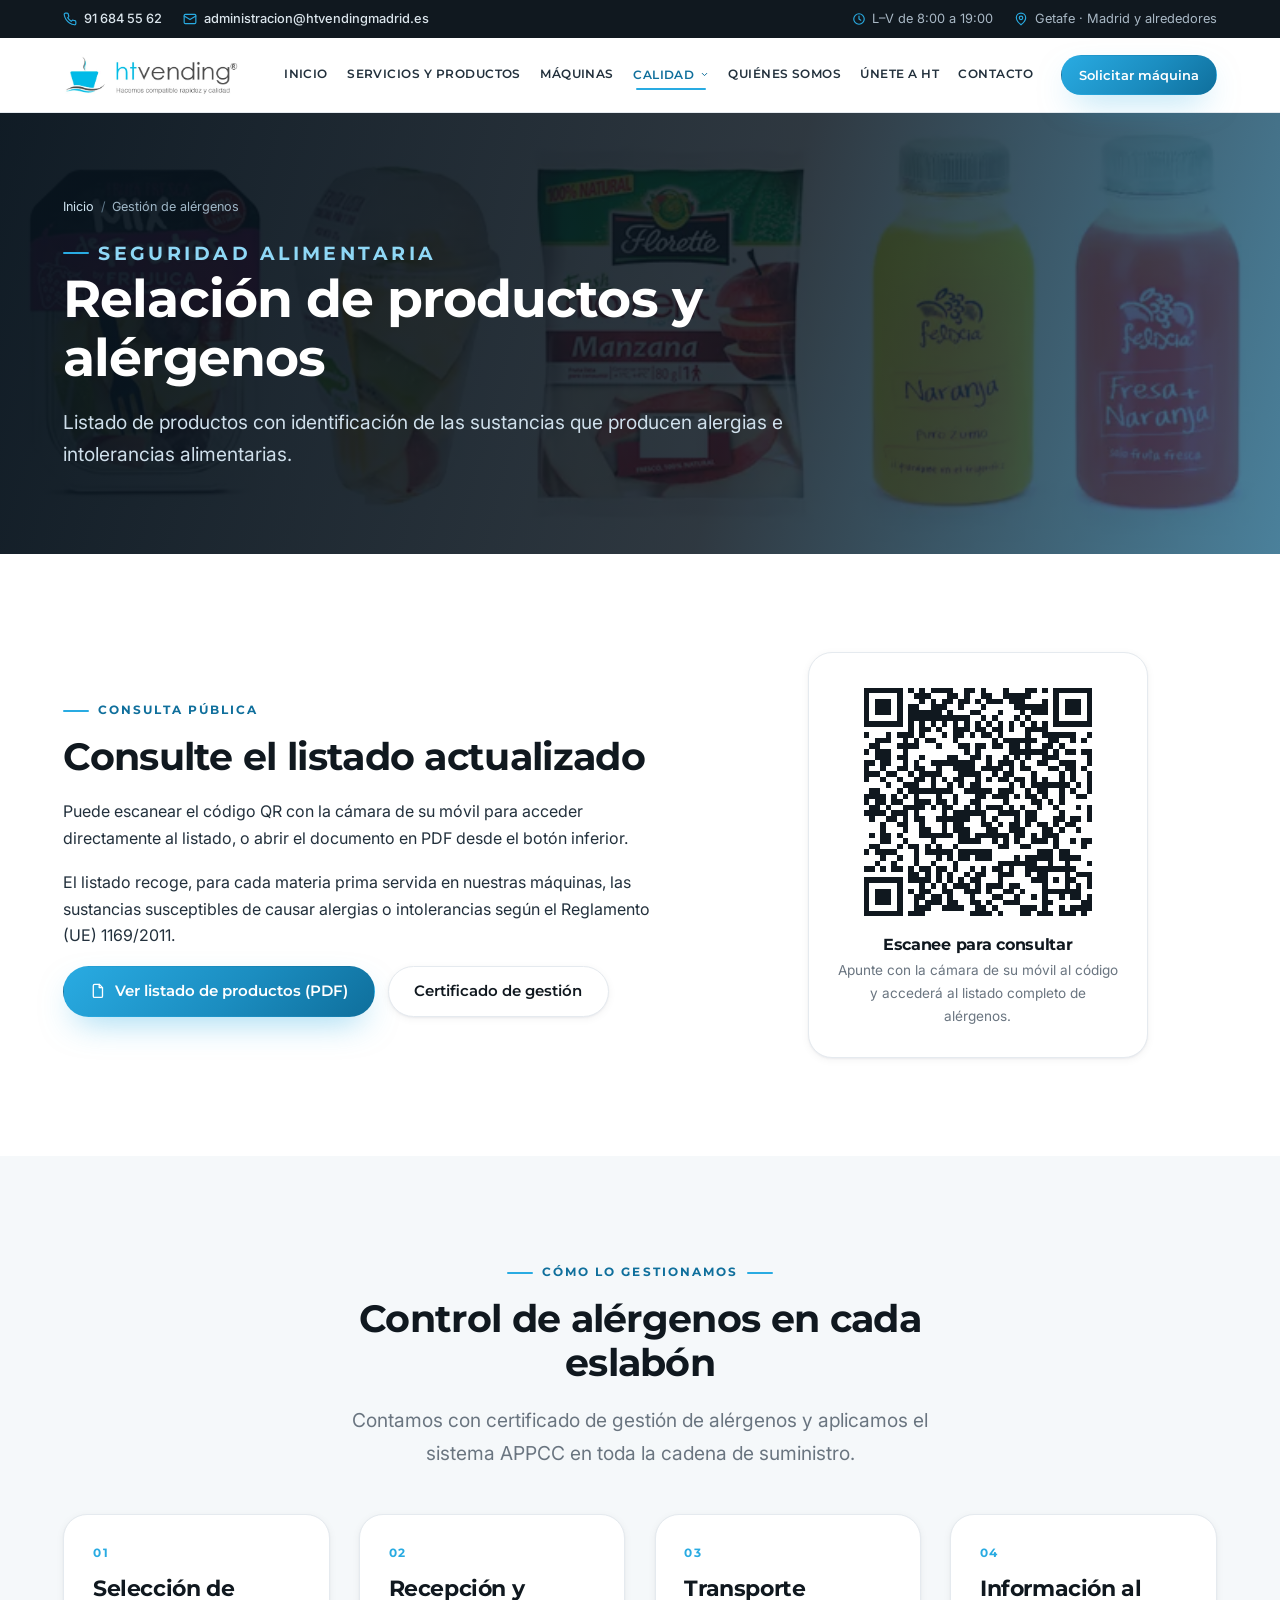
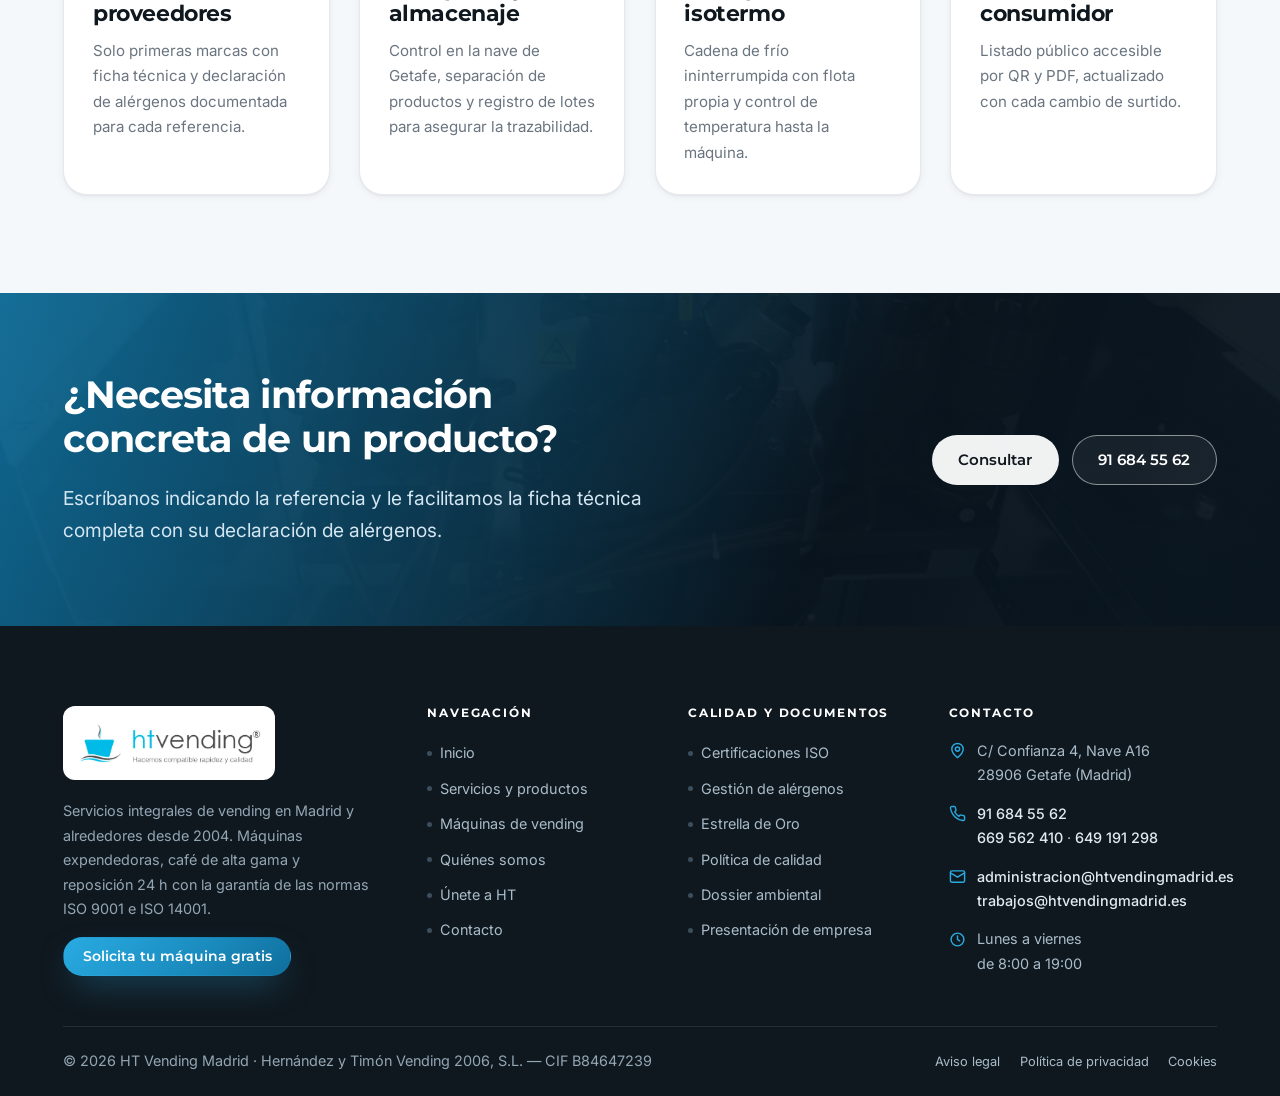
==== alergenos.html @ e3d4e67d "Rediseño completo del sitio de HT Vending Madrid Reconstrucción multipágina del dominio htvendingmad" ====
<!DOCTYPE html>
<html lang="es">
<head>
<meta charset="utf-8">
<meta name="viewport" content="width=device-width, initial-scale=1, viewport-fit=cover">
<meta name="theme-color" content="#10181f">
<title>Gestión de alérgenos y listado de productos | HT Vending Madrid</title>
<meta name="description" content="Listado de productos de vending con identificación de sustancias que producen alergias e intolerancias alimentarias. Consulta por QR o en PDF.">
<link rel="canonical" href="https://htvendingmadrid.es/alergenos.html">
<meta name="robots" content="index, follow">
<meta name="author" content="HT Vending Madrid">
<meta name="geo.region" content="ES-MD">
<meta name="geo.placename" content="Getafe, Madrid">

<meta property="og:type" content="website">
<meta property="og:locale" content="es_ES">
<meta property="og:site_name" content="HT Vending Madrid">
<meta property="og:title" content="Gestión de alérgenos y listado de productos | HT Vending Madrid">
<meta property="og:description" content="Listado de productos de vending con identificación de sustancias que producen alergias e intolerancias alimentarias. Consulta por QR o en PDF.">
<meta property="og:url" content="https://htvendingmadrid.es/alergenos.html">
<meta property="og:image" content="https://htvendingmadrid.es/images/sld-4.jpg">
<meta name="twitter:card" content="summary_large_image">

<link rel="icon" href="assets/img/favicon.svg" type="image/svg+xml">
<link rel="apple-touch-icon" href="assets/img/favicon.svg">

<link rel="preconnect" href="https://fonts.googleapis.com">
<link rel="preconnect" href="https://fonts.gstatic.com" crossorigin>
<link rel="stylesheet" href="https://fonts.googleapis.com/css2?family=Inter:wght@400;500;600&family=Montserrat:wght@600;700&display=swap">
<link rel="stylesheet" href="assets/css/style.css">
<script src="assets/js/main.js" defer></script>

<!-- Consentimiento de cookies (Cookiebot) — heredado del sitio original -->
<script id="Cookiebot" src="https://consent.cookiebot.com/uc.js" data-cbid="958e787e-1ef2-4f35-aaab-72c7cfaec10d" data-blockingmode="auto" type="text/javascript"></script>
<!-- Google Tag Manager -->
<script>(function(w,d,s,l,i){w[l]=w[l]||[];w[l].push({'gtm.start':
new Date().getTime(),event:'gtm.js'});var f=d.getElementsByTagName(s)[0],
j=d.createElement(s),dl=l!='dataLayer'?'&l='+l:'';j.async=true;j.src=
'https://www.googletagmanager.com/gtm.js?id='+i+dl;f.parentNode.insertBefore(j,f);
})(window,document,'script','dataLayer','GTM-W7T6CT2');</script>
<!-- Fin Google Tag Manager -->
<noscript><style>.reveal{opacity:1;transform:none}.hero__slide{opacity:1}.hero__slide+.hero__slide{display:none}</style></noscript>
</head>
<body>
<!-- Google Tag Manager (noscript) -->
<noscript><iframe src="https://www.googletagmanager.com/ns.html?id=GTM-W7T6CT2" height="0" width="0" style="display:none;visibility:hidden" title="Google Tag Manager"></iframe></noscript>

<a class="skip" href="#main">Saltar al contenido</a>

<div class="topbar">
  <div class="wrap">
    <ul class="topbar__list">
      <li><svg viewBox="0 0 24 24" fill="none" stroke="currentColor" stroke-width="2" stroke-linecap="round" stroke-linejoin="round" aria-hidden="true"><path d="M22 16.92v3a2 2 0 0 1-2.18 2 19.79 19.79 0 0 1-8.63-3.07 19.5 19.5 0 0 1-6-6A19.79 19.79 0 0 1 2.09 4.18 2 2 0 0 1 4.08 2h3a2 2 0 0 1 2 1.72c.13.96.36 1.9.7 2.81a2 2 0 0 1-.45 2.11L8.09 9.91a16 16 0 0 0 6 6l1.27-1.27a2 2 0 0 1 2.11-.45c.9.34 1.85.57 2.81.7A2 2 0 0 1 22 16.92z"/></svg><a href="tel:+34916845562">91 684 55 62</a></li>
      <li><svg viewBox="0 0 24 24" fill="none" stroke="currentColor" stroke-width="2" stroke-linecap="round" stroke-linejoin="round" aria-hidden="true"><rect x="2" y="4" width="20" height="16" rx="2"/><path d="m22 7-10 6L2 7"/></svg><a href="mailto:administracion@htvendingmadrid.es">administracion@htvendingmadrid.es</a></li>
    </ul>
    <ul class="topbar__list topbar__list--sec">
      <li><svg viewBox="0 0 24 24" fill="none" stroke="currentColor" stroke-width="2" stroke-linecap="round" stroke-linejoin="round" aria-hidden="true"><circle cx="12" cy="12" r="9"/><path d="M12 7v5l3 2"/></svg>L–V de 8:00 a 19:00</li>
      <li><svg viewBox="0 0 24 24" fill="none" stroke="currentColor" stroke-width="2" stroke-linecap="round" stroke-linejoin="round" aria-hidden="true"><path d="M20 10c0 6-8 12-8 12s-8-6-8-12a8 8 0 0 1 16 0z"/><circle cx="12" cy="10" r="3"/></svg>Getafe · Madrid y alrededores</li>
    </ul>
  </div>
</div>

<header class="site-header">
  <div class="wrap">
    <a class="logo" href="index.html" aria-label="HT Vending Madrid, ir al inicio">
      <span class="logo__img" role="img" aria-label="HT Vending — Hacemos compatible rapidez y calidad"></span>
    </a>

    <button class="nav-toggle" type="button" aria-expanded="false" aria-controls="nav">
      <span class="nav-toggle__bars" aria-hidden="true"><span></span><span></span><span></span></span>
      Menú
    </button>

    <nav class="nav" id="nav" aria-label="Menú principal">
      <div class="nav__head">
        <span class="logo" style="width:170px"><span class="logo__img" role="img" aria-label="HT Vending"></span></span>
        <button class="nav__close" type="button" aria-label="Cerrar menú">
          <svg viewBox="0 0 24 24" fill="none" stroke="currentColor" stroke-width="2.2" stroke-linecap="round" aria-hidden="true"><path d="M18 6 6 18M6 6l12 12"/></svg>
        </button>
      </div>

      <ul class="nav__list">
        <li><a class="nav__link" href="index.html">Inicio</a></li>
        <li><a class="nav__link" href="servicios.html">Servicios y productos</a></li>
        <li><a class="nav__link" href="maquinas.html">Máquinas</a></li>
        <li class="has-sub">
          <button class="nav__link" type="button" aria-expanded="false">Calidad
            <svg class="chev" viewBox="0 0 24 24" fill="none" stroke="currentColor" stroke-width="2.6" stroke-linecap="round" stroke-linejoin="round" aria-hidden="true"><polyline points="6 9 12 15 18 9"/></svg>
          </button>
          <ul class="nav__sub">
            <li><a href="certificaciones.html"><svg viewBox="0 0 24 24" fill="none" stroke="currentColor" stroke-width="2" stroke-linecap="round" stroke-linejoin="round" aria-hidden="true"><circle cx="12" cy="9" r="6"/><path d="m8.2 14-1.7 7 5.5-3 5.5 3-1.7-7"/></svg>Certificaciones ISO</a></li>
            <li><a href="assets/docs/politica_calidad.pdf" target="_blank" rel="noopener"><svg viewBox="0 0 24 24" fill="none" stroke="currentColor" stroke-width="2" stroke-linecap="round" stroke-linejoin="round" aria-hidden="true"><path d="M14 2H7a2 2 0 0 0-2 2v16a2 2 0 0 0 2 2h10a2 2 0 0 0 2-2V7z"/><path d="M14 2v5h5"/></svg>Política de calidad (PDF)</a></li>
            <li><a href="assets/docs/dossier_ambiental.pdf" target="_blank" rel="noopener"><svg viewBox="0 0 24 24" fill="none" stroke="currentColor" stroke-width="2" stroke-linecap="round" stroke-linejoin="round" aria-hidden="true"><path d="M11 20A7 7 0 0 1 9.8 6.1C15.5 5 17 4.48 19 2c1 2 2 4.18 2 8 0 5.5-4.78 10-10 10z"/><path d="M2 21c0-3 1.85-5.36 5.08-6"/></svg>Dossier ambiental (PDF)</a></li>
            <li><a href="alergenos.html" aria-current="page"><svg viewBox="0 0 24 24" fill="none" stroke="currentColor" stroke-width="2" stroke-linecap="round" stroke-linejoin="round" aria-hidden="true"><path d="M12 2a10 10 0 1 0 10 10"/><path d="M12 8v4"/><path d="M12 16h.01"/></svg>Gestión de alérgenos</a></li>
            <li><a href="excelencia.html"><svg viewBox="0 0 24 24" fill="none" stroke="currentColor" stroke-width="2" stroke-linecap="round" stroke-linejoin="round" aria-hidden="true"><path d="m12 3 2.7 5.6 6.1.9-4.4 4.3 1 6.1-5.4-2.9-5.4 2.9 1-6.1L3.2 9.5l6.1-.9z"/></svg>Estrella de Oro a la Excelencia</a></li>
          </ul>
        </li>
        <li><a class="nav__link" href="empresa.html">Quiénes somos</a></li>
        <li><a class="nav__link" href="trabajo.html">Únete a HT</a></li>
        <li><a class="nav__link" href="contacto.html">Contacto</a></li>
      </ul>

      <div class="nav__cta">
        <a class="btn btn--primary btn--block" href="tel:+34669562410">
          <svg viewBox="0 0 24 24" fill="none" stroke="currentColor" stroke-width="2" stroke-linecap="round" stroke-linejoin="round" aria-hidden="true"><path d="M22 16.92v3a2 2 0 0 1-2.18 2 19.79 19.79 0 0 1-8.63-3.07 19.5 19.5 0 0 1-6-6A19.79 19.79 0 0 1 2.09 4.18 2 2 0 0 1 4.08 2h3a2 2 0 0 1 2 1.72c.13.96.36 1.9.7 2.81a2 2 0 0 1-.45 2.11L8.09 9.91a16 16 0 0 0 6 6l1.27-1.27a2 2 0 0 1 2.11-.45c.9.34 1.85.57 2.81.7A2 2 0 0 1 22 16.92z"/></svg>
          669 562 410
        </a>
        <a class="btn btn--ghost btn--block" href="contacto.html">Solicitar una máquina</a>
      </div>
    </nav>

    <div class="header-cta">
      <a class="btn btn--primary btn--sm" href="contacto.html">Solicitar máquina</a>
    </div>
  </div>
</header>
<div class="nav-scrim" aria-hidden="true"></div>

<main id="main">

<section class="page-hero">
  <div class="page-hero__bg" aria-hidden="true"><picture><source srcset="assets/img/banner_linea_saludable2.webp" type="image/webp"><img src="assets/img/banner_linea_saludable2.png" alt="" width="1000" height="600" fetchpriority="high" decoding="async"></picture></div>
  <div class="wrap">
    <ol class="crumbs"><li><a href="index.html">Inicio</a></li><li>Gestión de alérgenos</li></ol>
    <p class="eyebrow">Seguridad alimentaria</p>
    <h1>Relación de productos y alérgenos</h1>
    <p>Listado de productos con identificación de las sustancias que producen alergias e intolerancias alimentarias.</p>
  </div>
</section>

<section class="section">
  <div class="wrap">
    <div class="split split--wide-l">
      <div class="reveal">
        <p class="eyebrow">Consulta pública</p>
        <h2 class="sec-title">Consulte el listado actualizado</h2>
        <p>Puede escanear el código QR con la cámara de su móvil para acceder directamente al listado, o abrir el documento en PDF desde el botón inferior.</p>
        <p>El listado recoge, para cada materia prima servida en nuestras máquinas, las sustancias susceptibles de causar alergias o intolerancias según el Reglamento (UE) 1169/2011.</p>
        <div class="btn-row">
          <a class="btn btn--primary" href="https://gestion.accesousuario.com/ALERGENOS/materiasPrimas/fichaMateriasPrimas_12588.pdf" target="_blank" rel="noopener">
            <svg viewBox="0 0 24 24" fill="none" stroke="currentColor" stroke-width="2" stroke-linecap="round" stroke-linejoin="round" aria-hidden="true"><path d="M14 2H7a2 2 0 0 0-2 2v16a2 2 0 0 0 2 2h10a2 2 0 0 0 2-2V7z"/><path d="M14 2v5h5"/></svg>
            Ver listado de productos (PDF)
          </a>
          <a class="btn btn--ghost" href="assets/docs/gestion_alergenos.pdf" target="_blank" rel="noopener">Certificado de gestión</a>
        </div>
      </div>

      <div class="reveal" data-d="1">
        <div class="card center" style="max-width:340px;margin-inline:auto">
          <img src="assets/img/qr-alergenos.svg" alt="Código QR de acceso al listado de productos y alérgenos de HT Vending Madrid" width="260" height="260" style="width:100%;max-width:240px;margin:0 auto .9rem;border-radius:12px" loading="lazy" decoding="async">
          <h3 style="font-size:1rem;margin-bottom:.3em">Escanee para consultar</h3>
          <p style="font-size:.85rem;margin-bottom:0">Apunte con la cámara de su móvil al código y accederá al listado completo de alérgenos.</p>
        </div>
      </div>
    </div>
  </div>
</section>

<section class="section section--tint">
  <div class="wrap">
    <div class="sec-head center reveal">
      <p class="eyebrow">Cómo lo gestionamos</p>
      <h2 class="sec-title">Control de alérgenos en cada eslabón</h2>
      <p class="lead">Contamos con certificado de gestión de alérgenos y aplicamos el sistema APPCC en toda la cadena de suministro.</p>
    </div>
    <div class="cards cards--4">
      <article class="card reveal" data-d="1"><span class="card__num">01</span><h3>Selección de proveedores</h3><p>Solo primeras marcas con ficha técnica y declaración de alérgenos documentada para cada referencia.</p></article>
      <article class="card reveal" data-d="2"><span class="card__num">02</span><h3>Recepción y almacenaje</h3><p>Control en la nave de Getafe, separación de productos y registro de lotes para asegurar la trazabilidad.</p></article>
      <article class="card reveal" data-d="3"><span class="card__num">03</span><h3>Transporte isotermo</h3><p>Cadena de frío ininterrumpida con flota propia y control de temperatura hasta la máquina.</p></article>
      <article class="card reveal" data-d="4"><span class="card__num">04</span><h3>Información al consumidor</h3><p>Listado público accesible por QR y PDF, actualizado con cada cambio de surtido.</p></article>
    </div>
  </div>
</section>

<section class="cta-band">
  <div class="cta-band__bg" aria-hidden="true"><picture><source srcset="assets/img/sld-3.webp" type="image/webp"><img src="assets/img/sld-3.jpg" alt="" width="1000" height="675" loading="lazy" decoding="async"></picture></div>
  <div class="wrap">
    <div class="cta-band__inner">
      <div>
        <h2>¿Necesita información concreta de un producto?</h2>
        <p>Escríbanos indicando la referencia y le facilitamos la ficha técnica completa con su declaración de alérgenos.</p>
      </div>
      <div class="btn-row">
        <a class="btn btn--light" href="contacto.html">Consultar</a>
        <a class="btn btn--outline" href="tel:+34916845562">91 684 55 62</a>
      </div>
    </div>
  </div>
</section>
</main>

<footer class="site-footer">
  <div class="wrap">
    <div class="footer-grid">
      <div>
        <span class="logo footer-logo"><span class="logo__img" role="img" aria-label="HT Vending — Hacemos compatible rapidez y calidad"></span></span>
        <p>Servicios integrales de vending en Madrid y alrededores desde 2004. Máquinas expendedoras, café de alta gama y reposición 24 h con la garantía de las normas ISO 9001 e ISO 14001.</p>
        <p style="margin-bottom:0"><a class="btn btn--primary btn--sm" href="contacto.html">Solicita tu máquina gratis</a></p>
      </div>

      <div>
        <h4>Navegación</h4>
        <ul class="f-list">
          <li><a href="index.html">Inicio</a></li>
          <li><a href="servicios.html">Servicios y productos</a></li>
          <li><a href="maquinas.html">Máquinas de vending</a></li>
          <li><a href="empresa.html">Quiénes somos</a></li>
          <li><a href="trabajo.html">Únete a HT</a></li>
          <li><a href="contacto.html">Contacto</a></li>
        </ul>
      </div>

      <div>
        <h4>Calidad y documentos</h4>
        <ul class="f-list">
          <li><a href="certificaciones.html">Certificaciones ISO</a></li>
          <li><a href="alergenos.html">Gestión de alérgenos</a></li>
          <li><a href="excelencia.html">Estrella de Oro</a></li>
          <li><a href="assets/docs/politica_calidad.pdf" target="_blank" rel="noopener">Política de calidad</a></li>
          <li><a href="assets/docs/dossier_ambiental.pdf" target="_blank" rel="noopener">Dossier ambiental</a></li>
          <li><a href="assets/docs/presentacion-htvending.pdf" target="_blank" rel="noopener">Presentación de empresa</a></li>
        </ul>
      </div>

      <div>
        <h4>Contacto</h4>
        <ul class="f-contact">
          <li>
            <svg viewBox="0 0 24 24" fill="none" stroke="currentColor" stroke-width="2" stroke-linecap="round" stroke-linejoin="round" aria-hidden="true"><path d="M20 10c0 6-8 12-8 12s-8-6-8-12a8 8 0 0 1 16 0z"/><circle cx="12" cy="10" r="3"/></svg>
            <span>C/ Confianza 4, Nave A16<br>28906 Getafe (Madrid)</span>
          </li>
          <li>
            <svg viewBox="0 0 24 24" fill="none" stroke="currentColor" stroke-width="2" stroke-linecap="round" stroke-linejoin="round" aria-hidden="true"><path d="M22 16.92v3a2 2 0 0 1-2.18 2 19.79 19.79 0 0 1-8.63-3.07 19.5 19.5 0 0 1-6-6A19.79 19.79 0 0 1 2.09 4.18 2 2 0 0 1 4.08 2h3a2 2 0 0 1 2 1.72c.13.96.36 1.9.7 2.81a2 2 0 0 1-.45 2.11L8.09 9.91a16 16 0 0 0 6 6l1.27-1.27a2 2 0 0 1 2.11-.45c.9.34 1.85.57 2.81.7A2 2 0 0 1 22 16.92z"/></svg>
            <span><a href="tel:+34916845562">91 684 55 62</a><br><a href="tel:+34669562410">669 562 410</a> · <a href="tel:+34649191298">649 191 298</a></span>
          </li>
          <li>
            <svg viewBox="0 0 24 24" fill="none" stroke="currentColor" stroke-width="2" stroke-linecap="round" stroke-linejoin="round" aria-hidden="true"><rect x="2" y="4" width="20" height="16" rx="2"/><path d="m22 7-10 6L2 7"/></svg>
            <span><a href="mailto:administracion@htvendingmadrid.es">administracion@htvendingmadrid.es</a><br><a href="mailto:trabajos@htvendingmadrid.es">trabajos@htvendingmadrid.es</a></span>
          </li>
          <li>
            <svg viewBox="0 0 24 24" fill="none" stroke="currentColor" stroke-width="2" stroke-linecap="round" stroke-linejoin="round" aria-hidden="true"><circle cx="12" cy="12" r="9"/><path d="M12 7v5l3 2"/></svg>
            <span>Lunes a viernes<br>de 8:00 a 19:00</span>
          </li>
        </ul>
      </div>
    </div>

    <div class="footer-bottom">
      <p style="margin:0">© <span data-year>2026</span> HT Vending Madrid · Hernández y Timón Vending 2006, S.L. — CIF B84647239</p>
      <nav aria-label="Enlaces legales">
        <a href="legal.html">Aviso legal</a>
        <a href="privacidad.html">Política de privacidad</a>
        <a href="cookies.html">Cookies</a>
      </nav>
    </div>
  </div>
</footer>

<a class="call-fab" href="tel:+34669562410">
  <svg viewBox="0 0 24 24" fill="none" stroke="currentColor" stroke-width="2" stroke-linecap="round" stroke-linejoin="round" aria-hidden="true"><path d="M22 16.92v3a2 2 0 0 1-2.18 2 19.79 19.79 0 0 1-8.63-3.07 19.5 19.5 0 0 1-6-6A19.79 19.79 0 0 1 2.09 4.18 2 2 0 0 1 4.08 2h3a2 2 0 0 1 2 1.72c.13.96.36 1.9.7 2.81a2 2 0 0 1-.45 2.11L8.09 9.91a16 16 0 0 0 6 6l1.27-1.27a2 2 0 0 1 2.11-.45c.9.34 1.85.57 2.81.7A2 2 0 0 1 22 16.92z"/></svg>
  Llamar ahora
</a>

</body>
</html>
---- assets/css/style.css ----
/* ============================================================
   HT VENDING MADRID — Sistema de diseño
   Paleta, marca e imágenes originales de htvendingmadrid.es
   ============================================================ */

/* ---------- 1. Tokens ---------- */
:root{
  /* Marca */
  --brand:#29abe2;          /* cian del logotipo */
  --brand-600:#1b8dc0;
  --brand-700:#0f6f9c;
  --brand-050:#eaf7fd;
  --brand-100:#d3eefb;
  --accent:#e8873a;         /* naranja de los sellos Applus */

  /* Neutros */
  --ink:#10181f;
  --ink-2:#22303c;
  --slate:#58595b;          /* gris del logotipo */
  --muted:#6a7580;
  --line:#e5eaef;
  --surface:#ffffff;
  --surface-2:#f5f8fa;
  --surface-3:#eef3f7;

  /* Tipografía fluida */
  --f-display:clamp(2.15rem,1.35rem + 3.4vw,4.15rem);
  --f-h1:clamp(1.9rem,1.25rem + 2.6vw,3.25rem);
  --f-h2:clamp(1.55rem,1.15rem + 1.6vw,2.4rem);
  --f-h3:clamp(1.12rem,1rem + .5vw,1.4rem);
  --f-lead:clamp(1.02rem,.97rem + .35vw,1.2rem);

  /* Ritmo */
  --pad:clamp(1.15rem,.8rem + 1.6vw,2.5rem);
  --gap:clamp(1.1rem,.7rem + 1.4vw,2rem);
  --sec:clamp(3.4rem,2rem + 5.2vw,7rem);
  --wrap:1220px;
  --r:16px;
  --r-lg:24px;
  --header-h:74px;

  /* Sombras en capas */
  --sh-1:0 1px 2px rgba(16,24,31,.05), 0 2px 8px rgba(16,24,31,.05);
  --sh-2:0 2px 4px rgba(16,24,31,.05), 0 10px 26px -8px rgba(16,24,31,.16);
  --sh-3:0 4px 10px rgba(16,24,31,.07), 0 26px 60px -18px rgba(16,24,31,.28);
  --sh-brand:0 14px 34px -12px rgba(41,171,226,.55);

  --ease:cubic-bezier(.22,.75,.28,1);
}

/* ---------- 2. Reset ---------- */
*,*::before,*::after{box-sizing:border-box}
html{-webkit-text-size-adjust:100%;text-size-adjust:100%;scroll-behavior:smooth;scroll-padding-top:calc(var(--header-h) + 14px)}
body{
  margin:0;
  font-family:"Inter","Helvetica Neue",Helvetica,Arial,sans-serif;
  font-size:16px;line-height:1.68;color:var(--ink-2);
  background:var(--surface);
  -webkit-font-smoothing:antialiased;-moz-osx-font-smoothing:grayscale;
  overflow-x:hidden;
}
img,svg,iframe,video{display:block;max-width:100%}
img{height:auto;border:0}
picture{display:contents}
h1,h2,h3,h4{
  font-family:"Montserrat","Segoe UI",Arial,sans-serif;
  color:var(--ink);line-height:1.14;margin:0 0 .55em;
  letter-spacing:-.018em;font-weight:700;
}
p{margin:0 0 1.05em}
a{color:var(--brand-700);text-decoration:none}
a:hover{color:var(--brand-600)}
ul,ol{margin:0 0 1.1em;padding-left:1.15em}
li{margin-bottom:.4em}
strong,b{font-weight:600;color:var(--ink)}
:focus-visible{outline:3px solid var(--brand);outline-offset:3px;border-radius:6px}
::selection{background:var(--brand);color:#fff}
.skip{position:absolute;left:-9999px;top:0;z-index:999;background:#fff;padding:.8rem 1.2rem;border-radius:0 0 10px 0;font-weight:600}
.skip:focus{left:0}
.visually-hidden{position:absolute;width:1px;height:1px;padding:0;margin:-1px;overflow:hidden;clip:rect(0 0 0 0);white-space:nowrap;border:0}

/* ---------- 3. Layout ---------- */
.wrap{width:100%;max-width:var(--wrap);margin-inline:auto;padding-inline:var(--pad)}
.section{padding-block:var(--sec)}
.section--tint{background:var(--surface-2)}
.section--ink{background:var(--ink);color:#c3ced8}
.section--ink h2,.section--ink h3{color:#fff}
.center{text-align:center}
.sec-head{max-width:60ch;margin-bottom:clamp(1.8rem,1rem + 2.2vw,3.2rem)}
.sec-head.center{margin-inline:auto;text-align:center}
.eyebrow{
  display:inline-flex;align-items:center;gap:.55rem;
  font-family:"Montserrat",Arial,sans-serif;font-size:.72rem;font-weight:700;
  letter-spacing:.18em;text-transform:uppercase;color:var(--brand-700);
  margin:0 0 .9rem;
}
.eyebrow::before{content:"";width:26px;height:2px;background:var(--brand);border-radius:2px;flex:none}
.center .eyebrow::after{content:"";width:26px;height:2px;background:var(--brand);border-radius:2px;flex:none}
h2.sec-title{font-size:var(--f-h2);margin-bottom:.5em}
.lead{font-size:var(--f-lead);color:var(--muted);line-height:1.72}
.section--ink .lead{color:#9fb0bf}

/* ---------- 4. Botones ---------- */
.btn{
  display:inline-flex;align-items:center;justify-content:center;gap:.6rem;
  font-family:"Montserrat",Arial,sans-serif;font-weight:600;font-size:.94rem;
  line-height:1.1;padding:1rem 1.6rem;border-radius:999px;border:1.5px solid transparent;
  cursor:pointer;text-align:center;text-decoration:none;
  transition:transform .28s var(--ease),box-shadow .28s var(--ease),background-color .25s,color .25s,border-color .25s;
  -webkit-appearance:none;appearance:none;
}
.btn svg{width:1.05em;height:1.05em;flex:none}
.btn--primary{
  color:#fff;background:linear-gradient(135deg,var(--brand) 0%,var(--brand-600) 55%,var(--brand-700) 100%);
  box-shadow:var(--sh-brand);
}
.btn--primary:hover{color:#fff;transform:translateY(-2px);box-shadow:0 18px 40px -12px rgba(41,171,226,.72)}
.btn--ghost{color:var(--ink);background:#fff;border-color:var(--line);box-shadow:var(--sh-1)}
.btn--ghost:hover{color:var(--brand-700);border-color:var(--brand);transform:translateY(-2px);box-shadow:var(--sh-2)}
.btn--light{color:var(--ink);background:rgba(255,255,255,.94);-webkit-backdrop-filter:blur(8px);backdrop-filter:blur(8px)}
.btn--light:hover{color:var(--brand-700);background:#fff;transform:translateY(-2px)}
.btn--outline{color:#fff;border-color:rgba(255,255,255,.5);background:rgba(255,255,255,.06)}
.btn--outline:hover{color:var(--ink);background:#fff;border-color:#fff}
.btn--sm{padding:.7rem 1.15rem;font-size:.85rem}
.btn--block{width:100%}
.btn-row{display:flex;flex-wrap:wrap;gap:.8rem}
.center .btn-row{justify-content:center}

/* ---------- 5. Cabecera ---------- */
.topbar{background:var(--ink);color:#a9b8c5;font-size:.8rem}
.topbar .wrap{display:flex;flex-wrap:wrap;align-items:center;justify-content:space-between;gap:.3rem 1.4rem;min-height:38px;padding-block:.35rem}
.topbar a{color:#dbe5ec;font-weight:500}
.topbar a:hover{color:var(--brand)}
.topbar__list{display:flex;flex-wrap:wrap;align-items:center;gap:.3rem 1.3rem;margin:0;padding:0;list-style:none}
.topbar__list li{display:flex;align-items:center;gap:.42rem;margin:0}
.topbar svg{width:14px;height:14px;color:var(--brand);flex:none}
@media (max-width:600px){.topbar__list--sec{display:none}.topbar .wrap{justify-content:center}}

.site-header{
  position:sticky;top:0;z-index:80;
  background:rgba(255,255,255,.88);
  -webkit-backdrop-filter:saturate(180%) blur(14px);
  backdrop-filter:saturate(180%) blur(14px);
  border-bottom:1px solid var(--line);
  transition:box-shadow .3s var(--ease),background-color .3s;
}
.site-header.is-stuck{box-shadow:0 10px 30px -18px rgba(16,24,31,.4);background:rgba(255,255,255,.96)}
.site-header .wrap{display:flex;flex-wrap:nowrap;align-items:center;gap:.75rem;min-height:var(--header-h)}

/* Logotipo: recorte fiel del cabecero original del dominio */
.logo{display:block;flex:none;width:clamp(158px,17vw,208px)}
.logo__img{
  display:block;width:100%;aspect-ratio:1008/298;
  background-image:url("../img/header.jpg");
  background-repeat:no-repeat;
  background-size:238.29% 100%;
  background-position:5.17% center;
}
@supports not (aspect-ratio:1/1){.logo__img{height:0;padding-bottom:29.56%}}

/* Navegación principal — UN MENÚ ÚNICO */
.nav{margin-left:auto}
.nav__list{display:flex;align-items:center;gap:.1rem;margin:0;padding:0;list-style:none}
.nav__list>li{position:relative;margin:0}
.nav__link{
  position:relative;display:flex;align-items:center;gap:.35rem;
  font-family:"Montserrat",Arial,sans-serif;font-size:.775rem;font-weight:600;
  letter-spacing:.055em;text-transform:uppercase;color:var(--ink-2);
  padding:.85rem .72rem;border-radius:10px;white-space:nowrap;
  background:none;border:0;cursor:pointer;font-family:"Montserrat",Arial,sans-serif;
  transition:color .2s,background-color .2s;
}
.nav__link:hover,.nav__link:focus-visible{color:var(--brand-700);background:var(--brand-050)}
.nav__link[aria-current="page"]{color:var(--brand-700)}
.nav__link[aria-current="page"]::after{
  content:"";position:absolute;left:.72rem;right:.72rem;bottom:.3rem;height:2px;
  background:var(--brand);border-radius:2px;
}
/* Marca «Calidad» como sección activa cuando lo está una de sus páginas */
.has-sub:has(.nav__sub [aria-current="page"])>.nav__link{color:var(--brand-700)}
.has-sub:has(.nav__sub [aria-current="page"])>.nav__link::after{
  content:"";position:absolute;left:.72rem;right:.72rem;bottom:.3rem;height:2px;
  background:var(--brand);border-radius:2px;
}
@media (max-width:980px){
  .has-sub:has(.nav__sub [aria-current="page"])>.nav__link{background:var(--brand-050)}
  .has-sub:has(.nav__sub [aria-current="page"])>.nav__link::after{display:none}
}
.nav__link .chev{width:9px;height:9px;transition:transform .3s var(--ease)}
.has-sub:hover .nav__link .chev,.has-sub.is-open .nav__link .chev{transform:rotate(180deg)}
.nav__sub{
  position:absolute;top:calc(100% - 2px);left:0;min-width:272px;
  margin:0;padding:.45rem;list-style:none;
  background:#fff;border:1px solid var(--line);border-radius:14px;box-shadow:var(--sh-3);
  opacity:0;visibility:hidden;transform:translateY(9px);
  transition:opacity .24s var(--ease),transform .24s var(--ease),visibility .24s;
}
.nav__list>li:last-of-type .nav__sub{left:auto;right:0}
.has-sub:hover>.nav__sub,.has-sub:focus-within>.nav__sub{opacity:1;visibility:visible;transform:translateY(0)}
.nav__sub li{margin:0}
.nav__sub a{
  display:flex;align-items:center;gap:.6rem;
  padding:.62rem .75rem;border-radius:9px;font-size:.855rem;font-weight:500;color:var(--ink-2);
  transition:background-color .18s,color .18s;
}
.nav__sub a:hover,.nav__sub a[aria-current="page"]{background:var(--brand-050);color:var(--brand-700)}
.nav__sub a[aria-current="page"]{font-weight:600}
.nav__sub svg{width:15px;height:15px;color:var(--brand);flex:none}
.header-cta{flex:none;margin-left:.45rem}
.nav-toggle{display:none}
.nav-scrim{display:none}

@media (max-width:1340px){
  .nav__link{font-size:.735rem;padding:.8rem .55rem;letter-spacing:.04em}
  .header-cta .btn{padding:.75rem 1.05rem;font-size:.82rem}
  .logo{width:clamp(148px,14vw,176px)}
}
@media (max-width:1120px){
  .header-cta{display:none}
}
@media (max-width:980px){
  .nav-toggle{
    display:inline-flex;align-items:center;justify-content:center;gap:.5rem;
    margin-left:auto;padding:.62rem .9rem;border:1.5px solid var(--line);border-radius:12px;
    background:#fff;color:var(--ink);cursor:pointer;font-family:"Montserrat",Arial,sans-serif;
    font-size:.75rem;font-weight:700;letter-spacing:.1em;text-transform:uppercase;
  }
  .nav-toggle__bars{position:relative;width:19px;height:13px;flex:none}
  .nav-toggle__bars span{
    position:absolute;left:0;width:100%;height:2px;background:var(--ink);border-radius:2px;
    transition:transform .3s var(--ease),opacity .2s var(--ease);
  }
  .nav-toggle__bars span:nth-child(1){top:0}
  .nav-toggle__bars span:nth-child(2){top:5.5px}
  .nav-toggle__bars span:nth-child(3){top:11px}
  .nav-toggle[aria-expanded="true"] .nav-toggle__bars span:nth-child(1){transform:translateY(5.5px) rotate(45deg)}
  .nav-toggle[aria-expanded="true"] .nav-toggle__bars span:nth-child(2){opacity:0}
  .nav-toggle[aria-expanded="true"] .nav-toggle__bars span:nth-child(3){transform:translateY(-5.5px) rotate(-45deg)}

  .nav{
    position:fixed;top:0;right:0;bottom:0;left:auto;width:min(400px,90vw);
    margin:0;padding:1.4rem 1.3rem 2.4rem;
    background:#fff;border-left:1px solid var(--line);box-shadow:-24px 0 60px -24px rgba(16,24,31,.45);
    overflow-y:auto;-webkit-overflow-scrolling:touch;
    transform:translateX(102%);visibility:hidden;
    transition:transform .42s var(--ease),visibility .42s;
    z-index:90;
  }
  .nav.is-open{transform:translateX(0);visibility:visible}
  .nav__head{display:flex;align-items:center;justify-content:space-between;margin-bottom:1.4rem}
  .nav__close{
    width:40px;height:40px;display:grid;place-items:center;border-radius:12px;cursor:pointer;
    background:var(--surface-2);border:1px solid var(--line);color:var(--ink);
  }
  .nav__close svg{width:18px;height:18px}
  .nav__list{flex-direction:column;align-items:stretch;gap:.15rem}
  .nav__link{
    justify-content:space-between;width:100%;font-size:.95rem;letter-spacing:.02em;
    text-transform:none;padding:.95rem .85rem;border-radius:12px;
  }
  .nav__link[aria-current="page"]{background:var(--brand-050)}
  .nav__link[aria-current="page"]::after{display:none}
  .nav__sub{
    position:static;opacity:1;visibility:visible;transform:none;
    box-shadow:none;border:0;border-left:2px solid var(--brand-100);border-radius:0;
    margin:.1rem 0 .35rem .85rem;padding:0 0 0 .35rem;min-width:0;
    display:none;
  }
  .has-sub.is-open>.nav__sub{display:block}
  .header-cta{display:none}
  .nav__cta{display:grid;gap:.6rem;margin-top:1.6rem}
  .nav-scrim{
    display:block;position:fixed;top:0;right:0;bottom:0;left:0;z-index:85;background:rgba(10,20,28,.5);
    -webkit-backdrop-filter:blur(3px);backdrop-filter:blur(3px);
    opacity:0;visibility:hidden;transition:opacity .35s,visibility .35s;border:0;
  }
  .nav-scrim.is-on{opacity:1;visibility:visible}
}
@media (min-width:981px){.nav__cta,.nav__head{display:none}}
body.nav-locked{overflow:hidden}

/* ---------- 6. Hero ---------- */
.hero{position:relative;isolation:isolate;background:var(--ink);color:#fff;overflow:hidden}
.hero__stage{position:absolute;top:0;right:0;bottom:0;left:0;z-index:-2}
.hero__slide{position:absolute;top:0;right:0;bottom:0;left:0;opacity:0;transition:opacity 1.15s var(--ease)}
.hero__slide.is-active{opacity:1}
.hero__slide img{width:100%;height:100%;object-fit:cover;transform:scale(1.06);transition:transform 9s linear}
.hero__slide.is-active img{transform:scale(1.15)}
.hero::after{
  content:"";position:absolute;top:0;right:0;bottom:0;left:0;z-index:-1;
  background:
    linear-gradient(100deg,rgba(8,20,30,.9) 0%,rgba(8,20,30,.74) 42%,rgba(8,20,30,.3) 72%,rgba(8,20,30,.46) 100%),
    linear-gradient(to top,rgba(8,20,30,.72),transparent 45%);
}
.hero__inner{
  position:relative;display:flex;flex-direction:column;justify-content:center;
  min-height:clamp(540px,80vh,780px);
  padding-block:clamp(3.6rem,2rem + 7vw,6.5rem);
}
@supports (min-height:100svh){.hero__inner{min-height:clamp(540px,80svh,780px)}}
.hero__badge{
  display:inline-flex;align-items:center;gap:.55rem;align-self:flex-start;
  padding:.45rem 1rem .45rem .5rem;margin-bottom:1.3rem;
  background:rgba(255,255,255,.12);border:1px solid rgba(255,255,255,.24);border-radius:999px;
  -webkit-backdrop-filter:blur(10px);backdrop-filter:blur(10px);
  font-size:.78rem;font-weight:600;letter-spacing:.02em;color:#eaf6fd;
}
.hero__badge b{
  display:inline-flex;align-items:center;padding:.24rem .6rem;border-radius:999px;
  background:var(--brand);color:#04222f;font-size:.68rem;letter-spacing:.08em;text-transform:uppercase;font-weight:700;
}
.hero h1{
  font-size:var(--f-display);color:#fff;max-width:17ch;margin-bottom:.4em;
  text-shadow:0 3px 26px rgba(0,0,0,.4);letter-spacing:-.028em;
}
.hero h1 em{font-style:normal;color:var(--brand);display:block}
.hero__text{
  max-width:52ch;font-size:var(--f-lead);color:#dbe7f0;
  margin-bottom:1.9rem;text-shadow:0 2px 14px rgba(0,0,0,.35);
}
.hero__cta{display:flex;flex-wrap:wrap;gap:.85rem;margin-bottom:2.4rem}
.hero__marks{display:flex;flex-wrap:wrap;gap:.55rem .7rem}
.chip{
  display:inline-flex;align-items:center;gap:.45rem;
  padding:.45rem .9rem;border-radius:999px;font-size:.78rem;font-weight:600;letter-spacing:.02em;
  background:rgba(255,255,255,.1);border:1px solid rgba(255,255,255,.2);color:#e9f4fa;
  -webkit-backdrop-filter:blur(8px);backdrop-filter:blur(8px);
}
.chip svg{width:14px;height:14px;color:var(--brand);flex:none}
.hero__nav{
  position:absolute;left:0;right:0;bottom:clamp(1rem,2.4vw,2rem);
  display:flex;align-items:center;justify-content:space-between;gap:1rem;
}
.hero__dots{display:flex;gap:.5rem;margin:0;padding:0;list-style:none}
.hero__dots li{margin:0}
.hero__dots button{
  display:block;width:34px;height:4px;padding:0;border:0;border-radius:99px;cursor:pointer;
  background:rgba(255,255,255,.32);transition:background-color .3s,width .3s var(--ease);
}
.hero__dots button[aria-selected="true"]{background:var(--brand);width:52px}
.hero__arrows{display:flex;gap:.45rem}
.hero__arrows button{
  width:42px;height:42px;display:grid;place-items:center;border-radius:50%;cursor:pointer;
  background:rgba(255,255,255,.1);border:1px solid rgba(255,255,255,.25);color:#fff;
  -webkit-backdrop-filter:blur(8px);backdrop-filter:blur(8px);
  transition:background-color .25s,transform .25s var(--ease);
}
.hero__arrows button:hover{background:var(--brand);border-color:var(--brand);transform:scale(1.07)}
.hero__arrows svg{width:17px;height:17px}
.hero__cap{
  font-size:.82rem;color:#cfe0ec;font-weight:500;text-align:center;
  max-width:36ch;text-shadow:0 2px 10px rgba(0,0,0,.5);
}
@media (max-width:820px){.hero__cap{display:none}}

/* Cabecera interior de página */
.page-hero{position:relative;isolation:isolate;background:var(--ink);color:#fff;overflow:hidden}
.page-hero__bg{position:absolute;top:0;right:0;bottom:0;left:0;z-index:-2}
.page-hero__bg img{width:100%;height:100%;object-fit:cover;opacity:.55}
.page-hero::after{
  content:"";position:absolute;top:0;right:0;bottom:0;left:0;z-index:-1;
  background:linear-gradient(105deg,rgba(8,20,30,.94),rgba(8,20,30,.72) 58%,rgba(15,111,156,.55));
}
.page-hero .wrap{padding-block:clamp(2.8rem,2rem + 5vw,5.2rem)}
.page-hero h1{font-size:var(--f-h1);color:#fff;max-width:20ch;margin-bottom:.35em}
.page-hero p{max-width:62ch;color:#cfdfeb;font-size:var(--f-lead);margin-bottom:0}
.page-hero .eyebrow{color:#8fd8f6}
.crumbs{display:flex;flex-wrap:wrap;gap:.4rem;list-style:none;margin:0 0 1.1rem;padding:0;font-size:.79rem;color:#9fb6c6}
.crumbs li{margin:0;display:flex;align-items:center;gap:.4rem}
.crumbs li+li::before{content:"/";color:#5d7688}
.crumbs a{color:#cfe4f1}
.crumbs a:hover{color:var(--brand)}

/* ---------- 7. Tarjetas ---------- */
.cards{display:grid;gap:var(--gap);grid-template-columns:repeat(auto-fit,minmax(258px,1fr))}
.cards--4{grid-template-columns:repeat(auto-fit,minmax(226px,1fr))}
.card{
  position:relative;background:#fff;border:1px solid var(--line);border-radius:var(--r-lg);
  padding:clamp(1.4rem,1rem + 1vw,2rem);box-shadow:var(--sh-1);height:100%;
  transition:transform .35s var(--ease),box-shadow .35s var(--ease),border-color .35s;
}
.card:hover{transform:translateY(-5px);box-shadow:var(--sh-2);border-color:var(--brand-100)}
.card h3{font-size:var(--f-h3);margin-bottom:.5em}
.card p{color:var(--muted);font-size:.945rem}
.card p:last-child{margin-bottom:0}
.card__ico{
  width:52px;height:52px;display:grid;place-items:center;border-radius:15px;margin-bottom:1.05rem;
  background:linear-gradient(140deg,var(--brand-050),var(--brand-100));color:var(--brand-700);
}
.card__ico svg{width:25px;height:25px}
.card__num{
  font-family:"Montserrat",Arial,sans-serif;font-size:.78rem;font-weight:700;color:var(--brand);
  letter-spacing:.12em;margin-bottom:.7rem;display:block;
}

/* Tarjeta de producto */
.prod{
  display:flex;flex-direction:column;overflow:hidden;background:#fff;
  border:1px solid var(--line);border-radius:var(--r-lg);box-shadow:var(--sh-1);height:100%;
  transition:transform .38s var(--ease),box-shadow .38s var(--ease);
}
.prod:hover{transform:translateY(-6px);box-shadow:var(--sh-3)}
.prod__media{position:relative;overflow:hidden;background:var(--surface-3)}
.prod__media img{width:100%;aspect-ratio:16/10;object-fit:cover;transition:transform .8s var(--ease)}
.prod:hover .prod__media img{transform:scale(1.07)}
.prod__tag{
  position:absolute;left:.85rem;top:.85rem;z-index:2;
  padding:.35rem .75rem;border-radius:999px;font-size:.7rem;font-weight:700;
  letter-spacing:.08em;text-transform:uppercase;color:#04222f;background:rgba(255,255,255,.93);
  -webkit-backdrop-filter:blur(6px);backdrop-filter:blur(6px);
}
.prod__body{padding:1.25rem 1.35rem 1.5rem;display:flex;flex-direction:column;flex:1}
.prod__body h3{font-size:1.06rem;margin-bottom:.45em}
.prod__body p{font-size:.9rem;color:var(--muted);margin-bottom:0}

/* Tarjeta de máquina */
.machine{
  display:block;background:#fff;border:1px solid var(--line);border-radius:var(--r-lg);
  overflow:hidden;box-shadow:var(--sh-1);color:inherit;height:100%;cursor:zoom-in;
  transition:transform .35s var(--ease),box-shadow .35s var(--ease),border-color .3s;
}
.machine:hover{transform:translateY(-6px);box-shadow:var(--sh-3);border-color:var(--brand-100);color:inherit}
.machine__media{position:relative;background:linear-gradient(170deg,#fff,var(--surface-3));padding:1.1rem}
.machine__media img{width:100%;aspect-ratio:4/5;object-fit:contain;transition:transform .5s var(--ease)}
.machine:hover .machine__media img{transform:scale(1.04)}
.machine__zoom{
  position:absolute;right:.85rem;bottom:.85rem;width:38px;height:38px;display:grid;place-items:center;
  border-radius:50%;background:rgba(255,255,255,.94);color:var(--brand-700);box-shadow:var(--sh-1);
  opacity:0;transform:translateY(6px);transition:opacity .3s,transform .3s var(--ease);
}
.machine:hover .machine__zoom{opacity:1;transform:translateY(0)}
.machine__zoom svg{width:17px;height:17px}
.machine__body{padding:.15rem 1.25rem 1.3rem;text-align:center}
.machine__brand{display:block;font-size:.7rem;font-weight:700;letter-spacing:.14em;text-transform:uppercase;color:var(--brand);margin-bottom:.3rem}
.machine__body h3{font-size:1rem;margin-bottom:.25em}
.machine__body p{font-size:.83rem;color:var(--muted);margin:0}

/* ---------- 8. Bloques de contenido ---------- */
.split{display:grid;gap:clamp(1.8rem,1rem + 4vw,4.2rem);align-items:center;grid-template-columns:1fr}
@media (min-width:900px){
  .split{grid-template-columns:1fr 1fr}
  .split--wide-l{grid-template-columns:1.12fr .88fr}
  .split--wide-r{grid-template-columns:.88fr 1.12fr}
  .split--rev .split__media{order:2}
}
.split__media{position:relative}
.figure{
  position:relative;border-radius:var(--r-lg);overflow:hidden;
  box-shadow:var(--sh-3);background:var(--surface-3);
}
.figure img{width:100%;display:block}
.figure--tall img{aspect-ratio:4/3;object-fit:cover}
.figure--wide img{aspect-ratio:16/9;object-fit:cover}
.figure__cap{
  position:absolute;left:0;right:0;bottom:0;padding:2.4rem 1.3rem 1.1rem;
  background:linear-gradient(to top,rgba(8,20,30,.88),transparent);
  color:#fff;font-size:.88rem;font-weight:500;
}
.figure-badge{
  position:absolute;right:0;bottom:-24px;z-index:2;
  background:#fff;border-radius:18px;box-shadow:var(--sh-3);padding:1rem 1.25rem;
  display:flex;align-items:center;gap:.85rem;max-width:280px;
}
.figure-badge__n{font-family:"Montserrat",Arial,sans-serif;font-size:1.7rem;font-weight:700;color:var(--brand);line-height:1}
.figure-badge__t{font-size:.78rem;color:var(--muted);line-height:1.4}
@media (max-width:520px){.figure-badge{position:static;margin-top:1rem;max-width:none}}
.tick{list-style:none;padding:0;margin:0 0 1.6rem}
.tick li{position:relative;padding-left:2rem;margin-bottom:.75rem;color:var(--ink-2)}
.tick li::before{
  content:"";position:absolute;left:0;top:.32em;width:1.28rem;height:1.28rem;border-radius:50%;
  background:var(--brand-050) url("data:image/svg+xml;charset=utf-8,%3Csvg xmlns='http://www.w3.org/2000/svg' viewBox='0 0 24 24' fill='none' stroke='%231b8dc0' stroke-width='3.2' stroke-linecap='round' stroke-linejoin='round'%3E%3Cpolyline points='20 6 9 17 4 12'/%3E%3C/svg%3E") center/.78rem no-repeat;
}
.section--ink .tick li{color:#c3ced8}
.section--ink .tick li::before{background-color:rgba(41,171,226,.16)}

/* Estadísticas */
.stats{display:grid;gap:clamp(1rem,.6rem + 1.4vw,2rem);grid-template-columns:repeat(auto-fit,minmax(148px,1fr))}
.stat{text-align:center;padding:1.5rem .7rem;border-radius:var(--r);background:#fff;border:1px solid var(--line);box-shadow:var(--sh-1)}
.section--ink .stat{background:rgba(255,255,255,.04);border-color:rgba(255,255,255,.1);box-shadow:none}
.stat__n{
  display:block;font-family:"Montserrat",Arial,sans-serif;font-weight:700;
  font-size:clamp(1.9rem,1.3rem + 2vw,2.9rem);line-height:1;color:var(--brand);margin-bottom:.35rem;
  letter-spacing:-.03em;
}
.stat__t{font-size:.83rem;color:var(--muted);letter-spacing:.02em}
.section--ink .stat__t{color:#9fb0bf}

/* Banda CTA */
.cta-band{position:relative;isolation:isolate;overflow:hidden;background:var(--ink);color:#fff}
.cta-band__bg{position:absolute;top:0;right:0;bottom:0;left:0;z-index:-2}
.cta-band__bg img{width:100%;height:100%;object-fit:cover;opacity:.38}
.cta-band::after{
  content:"";position:absolute;top:0;right:0;bottom:0;left:0;z-index:-1;
  background:linear-gradient(115deg,rgba(15,111,156,.93),rgba(8,20,30,.88) 65%);
}
.cta-band .wrap{padding-block:clamp(3rem,2rem + 4.5vw,5rem)}
.cta-band h2{color:#fff;font-size:var(--f-h2);max-width:20ch}
.cta-band p{color:#d3e6f2;max-width:54ch;font-size:var(--f-lead);margin-bottom:0}
.cta-band__inner{display:grid;gap:clamp(1.4rem,1rem + 2vw,3rem);align-items:center}
@media (min-width:900px){.cta-band__inner{grid-template-columns:1.25fr .75fr}.cta-band__inner .btn-row{justify-content:flex-end}}

/* Sellos y marcas */
.trust{display:flex;flex-wrap:wrap;align-items:center;justify-content:center;gap:clamp(1.2rem,3vw,3rem)}
.trust__badges{
  display:block;width:clamp(250px,40vw,420px);aspect-ratio:588/298;
  background-image:url("../img/header.jpg");background-repeat:no-repeat;
  background-size:408.5% 100%;background-position:75.5% center;
}
@supports not (aspect-ratio:1/1){.trust__badges{height:0;padding-bottom:50.7%}}
.brandwall{border-radius:var(--r-lg);overflow:hidden;box-shadow:var(--sh-2);border:1px solid var(--line);background:#fff}
.brandwall img{width:100%}

/* Acordeón */
.acc{border:1px solid var(--line);border-radius:var(--r);background:#fff;overflow:hidden;margin-bottom:.75rem;box-shadow:var(--sh-1)}
.acc summary{
  display:flex;align-items:center;justify-content:space-between;gap:1rem;cursor:pointer;
  padding:1.1rem 1.25rem;font-family:"Montserrat",Arial,sans-serif;font-weight:600;color:var(--ink);
  list-style:none;font-size:.98rem;
}
.acc summary::-webkit-details-marker{display:none}
.acc summary::after{
  content:"";width:11px;height:11px;flex:none;border-right:2.2px solid var(--brand);border-bottom:2.2px solid var(--brand);
  transform:rotate(45deg) translateY(-2px);transition:transform .3s var(--ease);
}
.acc[open] summary::after{transform:rotate(225deg) translateY(-2px)}
.acc__body{padding:0 1.25rem 1.25rem;color:var(--muted);font-size:.94rem}
.acc__body p:last-child{margin-bottom:0}

/* Documentos / descargas */
.doc{
  display:flex;align-items:center;gap:1rem;padding:1.15rem 1.25rem;background:#fff;
  border:1px solid var(--line);border-radius:var(--r);box-shadow:var(--sh-1);color:var(--ink);
  transition:transform .3s var(--ease),box-shadow .3s var(--ease),border-color .3s;
}
.doc:hover{transform:translateY(-3px);box-shadow:var(--sh-2);border-color:var(--brand);color:var(--ink)}
.doc__ico{width:44px;height:44px;flex:none;display:grid;place-items:center;border-radius:12px;background:var(--brand-050);color:var(--brand-700)}
.doc__ico svg{width:21px;height:21px}
.doc strong{display:block;font-family:"Montserrat",Arial,sans-serif;font-size:.95rem;margin-bottom:.1rem}
.doc span{font-size:.8rem;color:var(--muted)}
.doc__go{margin-left:auto;color:var(--brand);flex:none;display:grid;place-items:center}
.doc__go svg{width:18px;height:18px}

/* ---------- 9. Formulario ---------- */
.form-card{
  background:#fff;border:1px solid var(--line);border-radius:var(--r-lg);
  padding:clamp(1.4rem,1rem + 2vw,2.6rem);box-shadow:var(--sh-2);
}
.field{margin-bottom:1.1rem}
.field label{display:block;font-size:.85rem;font-weight:600;color:var(--ink);margin-bottom:.42rem;font-family:"Montserrat",Arial,sans-serif}
.field .req{color:var(--brand-700)}
.field input,.field textarea,.field select{
  width:100%;font-family:inherit;font-size:1rem;color:var(--ink);
  padding:.85rem 1rem;border:1.5px solid var(--line);border-radius:12px;background:var(--surface-2);
  transition:border-color .22s,background-color .22s,box-shadow .22s;-webkit-appearance:none;appearance:none;
}
.field select{
  background-image:url("data:image/svg+xml;charset=utf-8,%3Csvg xmlns='http://www.w3.org/2000/svg' viewBox='0 0 24 24' fill='none' stroke='%2358595b' stroke-width='2.4' stroke-linecap='round'%3E%3Cpolyline points='6 9 12 15 18 9'/%3E%3C/svg%3E");
  background-repeat:no-repeat;background-position:right 1rem center;background-size:15px;padding-right:2.6rem;
}
.field textarea{min-height:150px;resize:vertical}
.field input:focus,.field textarea:focus,.field select:focus{
  outline:none;background:#fff;border-color:var(--brand);box-shadow:0 0 0 4px rgba(41,171,226,.16);
}
.field .err{display:none;font-size:.78rem;color:#c9302c;margin-top:.35rem}
.field.has-err .err{display:block}
.field.has-err input,.field.has-err textarea,.field.has-err select{border-color:#d9534f;background:#fdf4f4}
.field-row{display:grid;gap:1.1rem}
@media (min-width:620px){.field-row{grid-template-columns:1fr 1fr}}
.check{display:flex;align-items:flex-start;gap:.7rem;font-size:.85rem;color:var(--muted);margin-bottom:1.3rem;line-height:1.55}
.check input{width:19px;height:19px;flex:none;margin-top:.15rem;accent-color:var(--brand)}
.check.has-err{color:#c9302c}
.hp{position:absolute;left:-9999px;width:1px;height:1px;overflow:hidden}
.form-note{font-size:.72rem;line-height:1.62;color:#8b959e;text-align:justify;margin-top:1.6rem;margin-bottom:0}
.form-note b{color:var(--slate);font-weight:600}
.form-msg{display:none;padding:1rem 1.15rem;border-radius:12px;font-size:.9rem;margin-bottom:1.2rem}
.form-msg.is-on{display:block}
.form-msg--ok{background:#e9f8ef;border:1px solid #b9e6cb;color:#1c6b3d}
.form-msg--ko{background:#fdf1f0;border:1px solid #f0c5c2;color:#a3312c}
.form-msg a{color:inherit;text-decoration:underline}

/* Bloque de contacto lateral */
.aside-card{
  background:linear-gradient(160deg,var(--ink) 0%,#132434 100%);color:#c8d6e1;
  border-radius:var(--r-lg);padding:clamp(1.4rem,1rem + 1.6vw,2.1rem);box-shadow:var(--sh-3);
}
.aside-card h3{color:#fff;font-size:1.15rem}
.aside-card p{font-size:.9rem;color:#9fb0bf}
.phone-list{list-style:none;margin:0 0 1.2rem;padding:0;display:grid;gap:.6rem}
.phone-list li{margin:0}
.phone-list a{
  display:flex;align-items:center;gap:.85rem;padding:.85rem 1.05rem;border-radius:14px;
  background:rgba(255,255,255,.07);border:1px solid rgba(255,255,255,.12);color:#fff;
  font-family:"Montserrat",Arial,sans-serif;font-weight:600;font-size:1.05rem;letter-spacing:.01em;
  transition:background-color .25s,transform .25s var(--ease),border-color .25s,color .25s;
}
.phone-list a:hover{background:var(--brand);border-color:var(--brand);color:#04222f;transform:translateX(4px)}
.phone-list svg{width:18px;height:18px;flex:none;opacity:.85}
.info-list{list-style:none;margin:0;padding:0;display:grid;gap:1rem}
.info-list li{display:flex;gap:.9rem;margin:0;font-size:.92rem}
.info-list svg{width:19px;height:19px;flex:none;color:var(--brand);margin-top:.22rem}
.info-list strong{display:block;font-size:.72rem;text-transform:uppercase;letter-spacing:.11em;color:var(--muted);font-weight:700;margin-bottom:.15rem}
.map{border-radius:var(--r-lg);overflow:hidden;box-shadow:var(--sh-2);border:1px solid var(--line);background:var(--surface-3)}
.map iframe{width:100%;height:clamp(300px,42vw,440px);border:0;display:block}
.video{position:relative;border-radius:var(--r-lg);overflow:hidden;box-shadow:var(--sh-3);background:#000;aspect-ratio:16/9}
.video iframe{position:absolute;top:0;left:0;width:100%;height:100%;border:0}
@supports not (aspect-ratio:1/1){.video{height:0;padding-bottom:56.25%}}

/* ---------- 10. Texto legal ---------- */
.legal{max-width:80ch}
.legal h2{font-size:clamp(1.12rem,1rem + .7vw,1.45rem);margin-top:2.4rem;padding-top:1.6rem;border-top:1px solid var(--line)}
.legal h2:first-child{margin-top:0;padding-top:0;border-top:0}
.legal p,.legal li{font-size:.94rem;color:var(--ink-2);text-align:justify;hyphens:auto}
.legal ul{padding-left:1.25rem}
.toc{background:var(--surface-2);border:1px solid var(--line);border-radius:var(--r);padding:1.3rem 1.5rem;margin-bottom:2.4rem}
.toc p{font-family:"Montserrat",Arial,sans-serif;font-weight:700;font-size:.78rem;letter-spacing:.12em;text-transform:uppercase;color:var(--muted);margin-bottom:.7rem}
.toc ul{columns:2;column-gap:2rem;list-style:none;padding:0;margin:0;font-size:.88rem}
@media (max-width:640px){.toc ul{columns:1}}

/* ---------- 11. Lightbox ---------- */
.lb{
  position:fixed;top:0;right:0;bottom:0;left:0;z-index:120;display:grid;place-items:center;padding:clamp(1rem,4vw,3rem);
  background:rgba(6,14,20,.95);-webkit-backdrop-filter:blur(6px);backdrop-filter:blur(6px);
  opacity:0;visibility:hidden;transition:opacity .3s,visibility .3s;
}
.lb.is-on{opacity:1;visibility:visible}
.lb__fig{margin:0;text-align:center;max-width:100%}
.lb__img{max-width:100%;max-height:72vh;object-fit:contain;border-radius:12px;box-shadow:0 30px 80px -20px rgba(0,0,0,.8);background:#fff}
.lb__cap{color:#fff;margin-top:1rem;font-family:"Montserrat",Arial,sans-serif;font-size:.95rem;font-weight:600}
.lb__cap span{display:block;font-family:"Inter",Arial,sans-serif;font-size:.8rem;color:#93a6b4;margin-top:.3rem;font-weight:400}
.lb button{
  position:absolute;width:46px;height:46px;display:grid;place-items:center;border-radius:50%;cursor:pointer;
  background:rgba(255,255,255,.12);border:1px solid rgba(255,255,255,.22);color:#fff;
  transition:background-color .25s,transform .25s var(--ease);
}
.lb button:hover{background:var(--brand);border-color:var(--brand)}
.lb button svg{width:19px;height:19px}
.lb__close{top:clamp(1rem,3vw,2rem);right:clamp(1rem,3vw,2rem)}
.lb__prev{left:clamp(.6rem,2.5vw,2.5rem);top:50%;transform:translateY(-50%)}
.lb__next{right:clamp(.6rem,2.5vw,2.5rem);top:50%;transform:translateY(-50%)}
.lb__prev:hover,.lb__next:hover{transform:translateY(-50%) scale(1.06)}

/* ---------- 12. Pie ---------- */
.site-footer{background:var(--ink);color:#93a6b4;padding-top:clamp(3rem,2rem + 4vw,5rem);font-size:.92rem}
.site-footer h4{color:#fff;font-size:.78rem;letter-spacing:.15em;text-transform:uppercase;margin-bottom:1.15rem;font-weight:700;font-family:"Montserrat",Arial,sans-serif}
.footer-grid{display:grid;gap:clamp(1.8rem,1rem + 3vw,3.4rem);grid-template-columns:1fr}
@media (min-width:700px){.footer-grid{grid-template-columns:1fr 1fr}}
@media (min-width:1000px){.footer-grid{grid-template-columns:1.5fr 1fr 1fr 1.15fr}}
.footer-logo{width:212px;max-width:100%;margin-bottom:1.2rem;background:#fff;border-radius:12px;padding:.6rem .85rem}
.site-footer p{color:#93a6b4;font-size:.9rem;line-height:1.7}
.f-list{list-style:none;margin:0;padding:0;display:grid;gap:.55rem}
.f-list li{margin:0}
.f-list a{color:#a9bcc9;font-size:.9rem;display:inline-flex;align-items:center;gap:.5rem}
.f-list a:hover{color:var(--brand)}
.f-list a::before{content:"";width:5px;height:5px;border-radius:50%;background:#3c4d5c;transition:background-color .2s;flex:none}
.f-list a:hover::before{background:var(--brand)}
.f-contact{list-style:none;margin:0;padding:0;display:grid;gap:.9rem}
.f-contact li{display:flex;gap:.7rem;margin:0;font-size:.9rem;color:#a9bcc9}
.f-contact svg{width:17px;height:17px;color:var(--brand);flex:none;margin-top:.2rem}
.f-contact a{color:#dfeaf2;font-weight:500}
.f-contact a:hover{color:var(--brand)}
.footer-bottom{
  margin-top:clamp(2.2rem,1.5rem + 2vw,3.4rem);border-top:1px solid rgba(255,255,255,.09);
  padding-block:1.4rem;display:flex;flex-wrap:wrap;gap:.6rem 1.4rem;
  align-items:center;justify-content:space-between;font-size:.8rem;color:#71838f;
}
.footer-bottom nav{display:flex;flex-wrap:wrap;gap:.4rem 1.2rem}
.footer-bottom a{color:#a9bcc9}
.footer-bottom a:hover{color:var(--brand)}

/* Botón flotante de llamada (móvil) */
.call-fab{
  position:fixed;right:1rem;bottom:1rem;z-index:70;display:none;
  align-items:center;gap:.55rem;padding:.9rem 1.25rem;border-radius:999px;
  background:linear-gradient(135deg,var(--brand),var(--brand-700));color:#fff;
  font-family:"Montserrat",Arial,sans-serif;font-weight:700;font-size:.9rem;
  box-shadow:0 14px 34px -10px rgba(41,171,226,.75);
}
.call-fab:hover{color:#fff}
.call-fab svg{width:17px;height:17px}
@media (max-width:760px){.call-fab{display:inline-flex}.site-footer{padding-bottom:4.6rem}}

/* ---------- 13. Animación de entrada ---------- */
.reveal{opacity:0;transform:translateY(26px);transition:opacity .75s var(--ease),transform .75s var(--ease)}
.reveal.is-in{opacity:1;transform:none}
.reveal[data-d="1"]{transition-delay:.09s}
.reveal[data-d="2"]{transition-delay:.18s}
.reveal[data-d="3"]{transition-delay:.27s}
.reveal[data-d="4"]{transition-delay:.36s}
.reveal[data-d="5"]{transition-delay:.45s}

@media (prefers-reduced-motion:reduce){
  html{scroll-behavior:auto}
  *,*::before,*::after{animation-duration:.001ms !important;animation-iteration-count:1 !important;transition-duration:.001ms !important}
  .reveal{opacity:1;transform:none}
  .hero__slide img{transform:none !important}
}

/* ---------- 14. Impresión ---------- */
@media print{
  .site-header,.topbar,.site-footer,.call-fab,.hero__nav,.cta-band{display:none !important}
  body{color:#000}
  .card,.prod,.machine{box-shadow:none;border:1px solid #ccc}
}
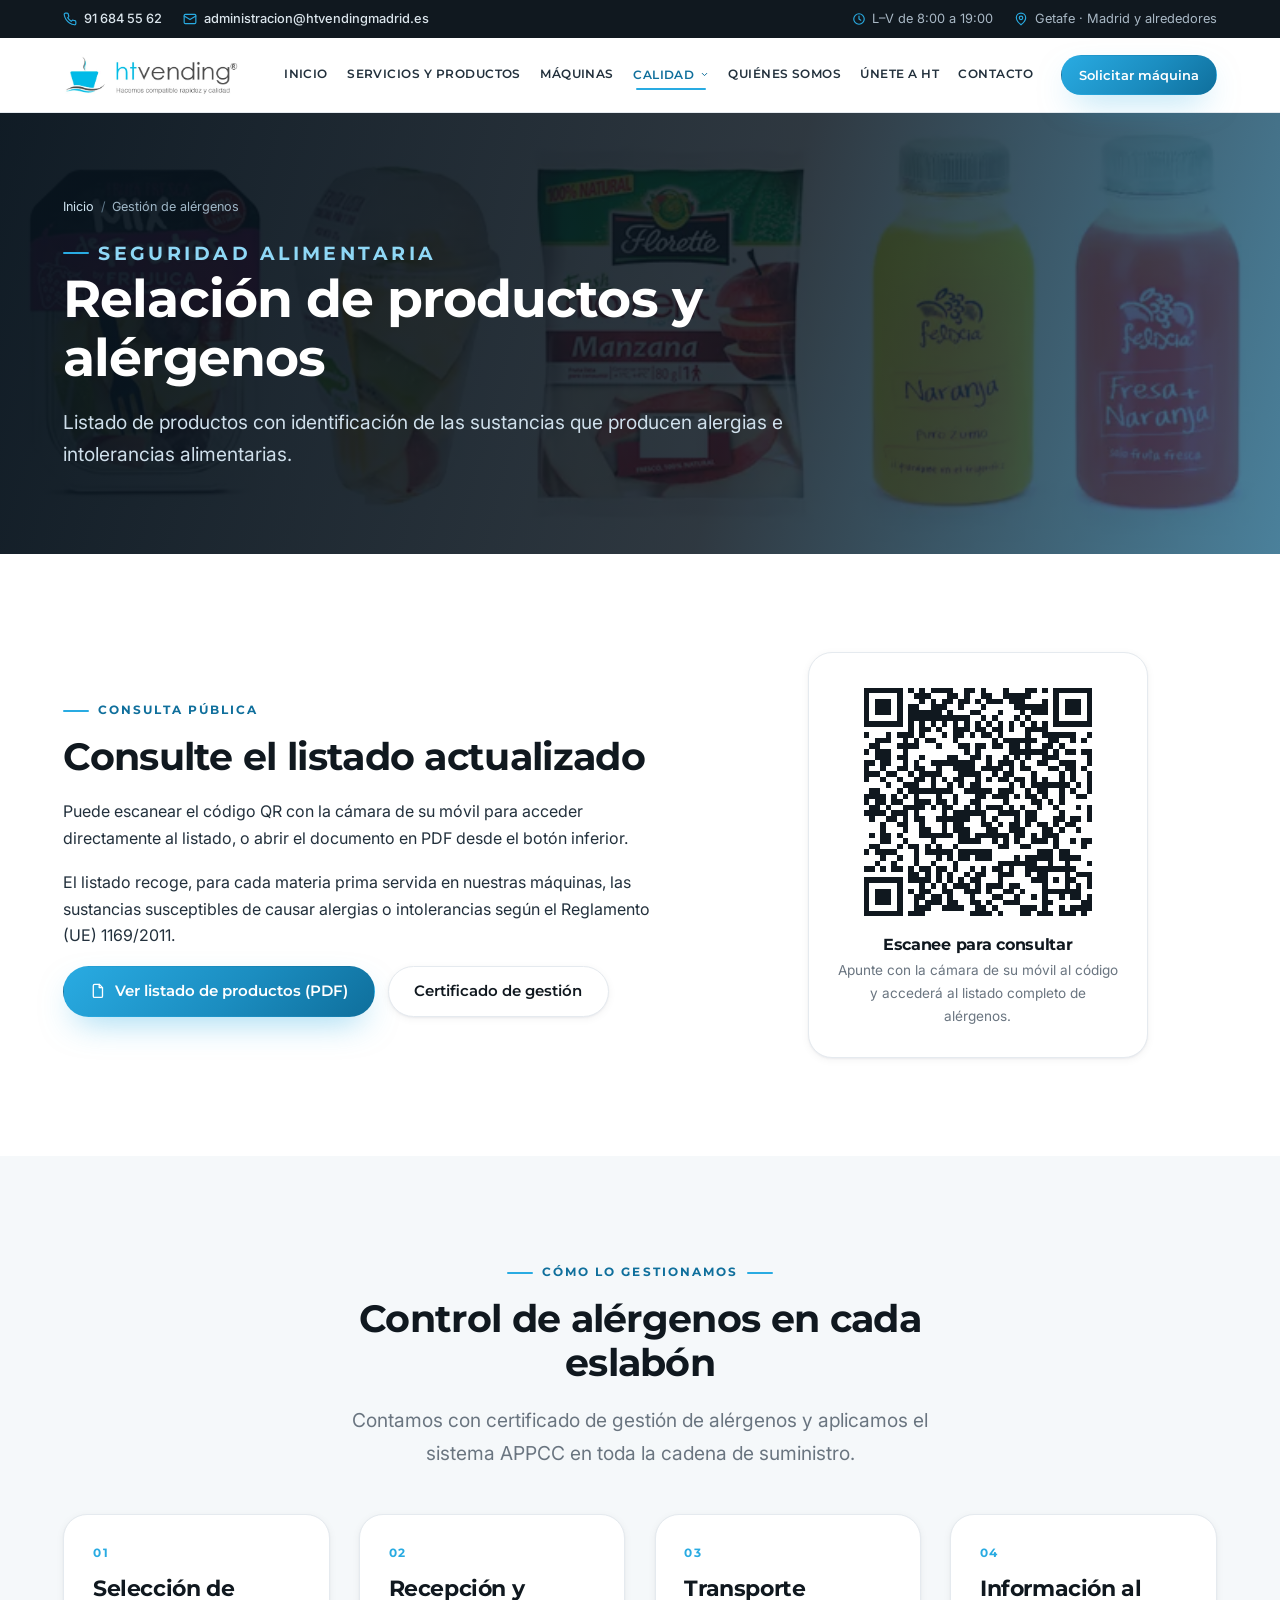
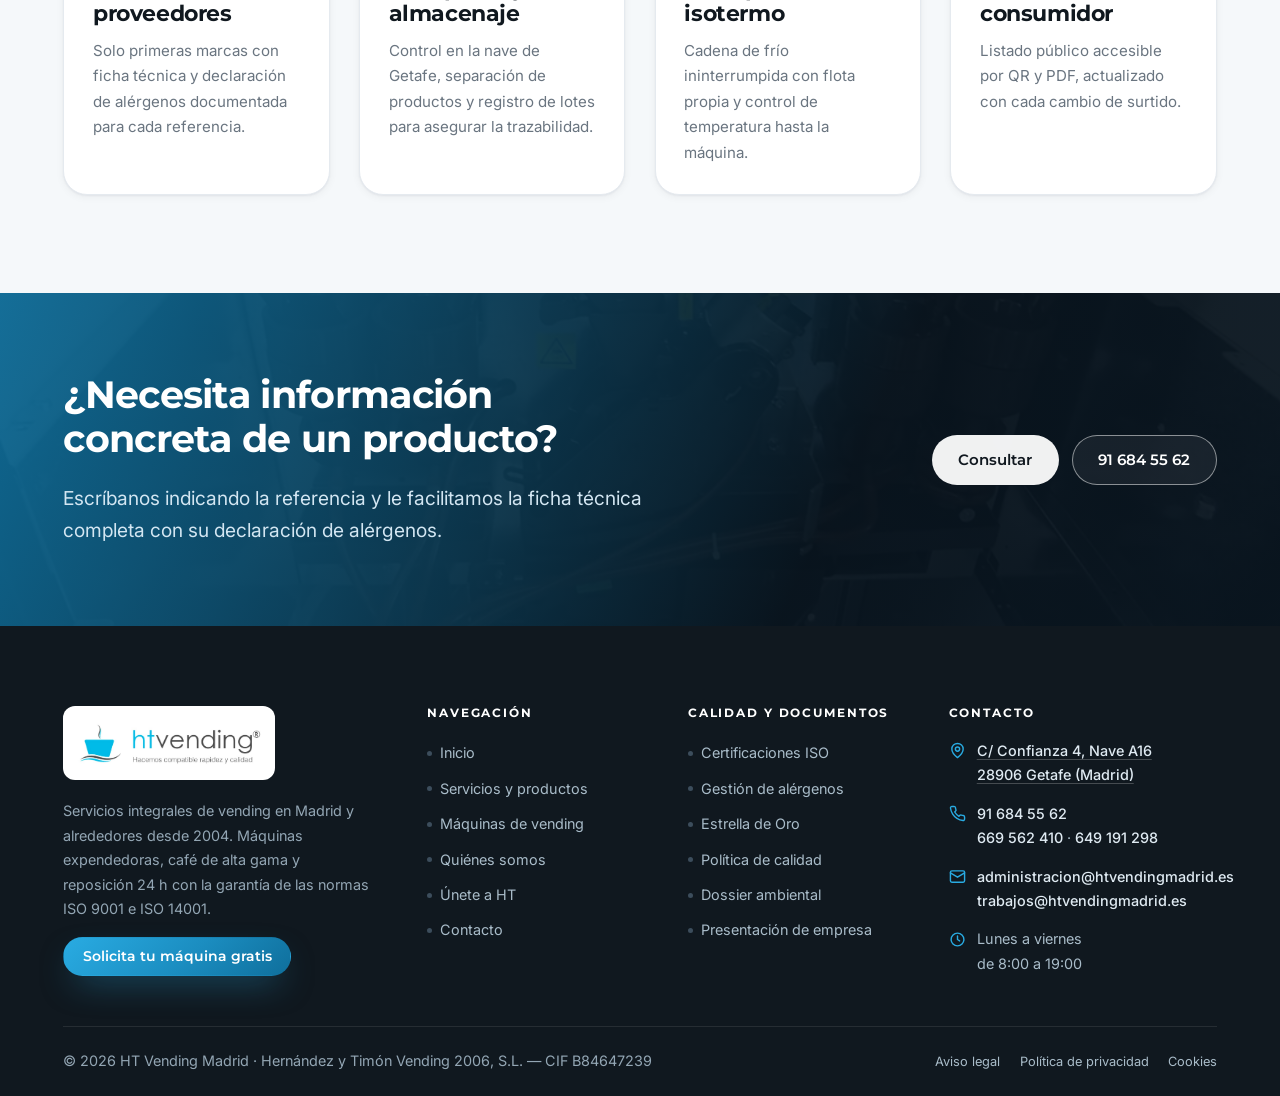
==== commit 00965f47: "Dirección enlazada a Google Maps - La dirección del pie de página y la de la ficha de contacto abren" ====
--- a/alergenos.html
+++ b/alergenos.html
@@ -227,7 +227,7 @@
         <ul class="f-contact">
           <li>
             <svg viewBox="0 0 24 24" fill="none" stroke="currentColor" stroke-width="2" stroke-linecap="round" stroke-linejoin="round" aria-hidden="true"><path d="M20 10c0 6-8 12-8 12s-8-6-8-12a8 8 0 0 1 16 0z"/><circle cx="12" cy="10" r="3"/></svg>
-            <span>C/ Confianza 4, Nave A16<br>28906 Getafe (Madrid)</span>
+            <span><a href="https://www.google.com/maps/search/?api=1&amp;query=Calle%20Confianza%204%2C%2028906%20Getafe%2C%20Madrid" target="_blank" rel="noopener" aria-label="Ver la dirección de HT Vending Madrid en Google Maps">C/ Confianza 4, Nave A16<br>28906 Getafe (Madrid)</a></span>
           </li>
           <li>
             <svg viewBox="0 0 24 24" fill="none" stroke="currentColor" stroke-width="2" stroke-linecap="round" stroke-linejoin="round" aria-hidden="true"><path d="M22 16.92v3a2 2 0 0 1-2.18 2 19.79 19.79 0 0 1-8.63-3.07 19.5 19.5 0 0 1-6-6A19.79 19.79 0 0 1 2.09 4.18 2 2 0 0 1 4.08 2h3a2 2 0 0 1 2 1.72c.13.96.36 1.9.7 2.81a2 2 0 0 1-.45 2.11L8.09 9.91a16 16 0 0 0 6 6l1.27-1.27a2 2 0 0 1 2.11-.45c.9.34 1.85.57 2.81.7A2 2 0 0 1 22 16.92z"/></svg>
--- a/assets/css/style.css
+++ b/assets/css/style.css
@@ -601,6 +601,19 @@
 .info-list strong{display:block;font-size:.72rem;text-transform:uppercase;letter-spacing:.11em;color:var(--muted);font-weight:700;margin-bottom:.15rem}
 .map{border-radius:var(--r-lg);overflow:hidden;box-shadow:var(--sh-2);border:1px solid var(--line);background:var(--surface-3)}
 .map iframe{width:100%;height:clamp(300px,42vw,440px);border:0;display:block}
+.map__actions{display:flex;flex-wrap:wrap;gap:.6rem;padding:.9rem;background:#fff;border-top:1px solid var(--line)}
+.map__actions .btn{flex:1 1 auto}
+
+/* Dirección enlazada a Google Maps */
+.link-map{
+  display:inline;color:var(--brand-700);
+  text-decoration:underline;text-decoration-color:var(--brand-100);
+  text-underline-offset:3px;transition:color .2s,text-decoration-color .2s;
+}
+.link-map:hover{color:var(--brand-600);text-decoration-color:var(--brand)}
+.link-map svg{display:inline-block;width:.82em;height:.82em;margin-left:.3em;vertical-align:-.05em}
+.f-contact a[href*="maps"]{text-decoration:underline;text-decoration-color:rgba(255,255,255,.22);text-underline-offset:3px}
+.f-contact a[href*="maps"]:hover{text-decoration-color:var(--brand)}
 .video{position:relative;border-radius:var(--r-lg);overflow:hidden;box-shadow:var(--sh-3);background:#000;aspect-ratio:16/9}
 .video iframe{position:absolute;top:0;left:0;width:100%;height:100%;border:0}
 @supports not (aspect-ratio:1/1){.video{height:0;padding-bottom:56.25%}}
